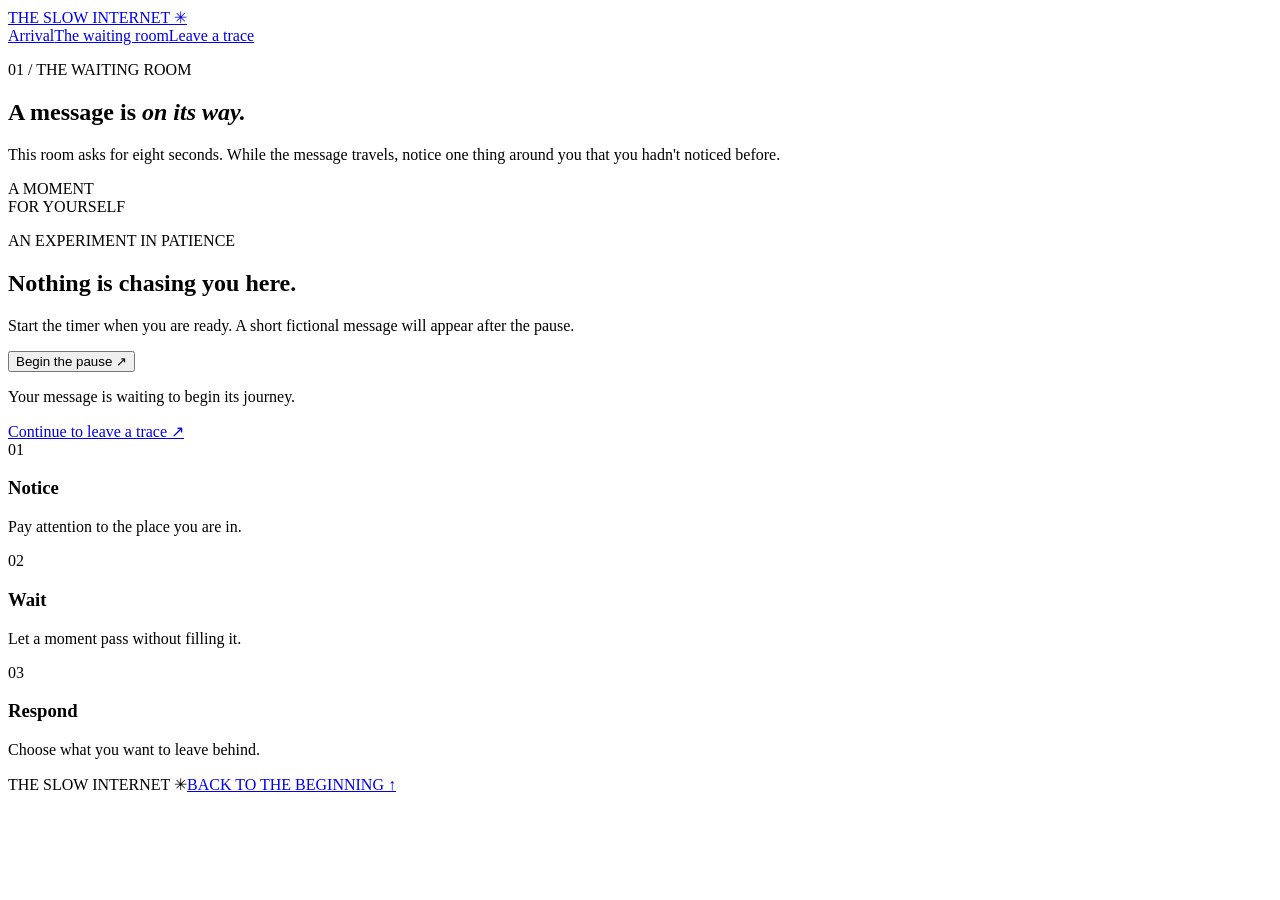
==== stories.html @ 05d86be7 "Add stories.html for Future Telling" ====
<!DOCTYPE html>
<html lang="en">
<head><meta charset="utf-8"><meta name="viewport" content="width=device-width, initial-scale=1"><title>The Waiting Room — The Slow Internet</title><link rel="stylesheet" href="style.css"><script src="script.js" defer></script></head>
<body>
<header class="top"><a class="brand" href="index.html">THE SLOW INTERNET <span>✳</span></a><nav aria-label="Main navigation"><a href="index.html">Arrival</a><a aria-current="page" href="stories.html">The waiting room</a><a href="workshop.html">Leave a trace</a></nav></header>
<main><section class="page-head"><p class="label">01 / THE WAITING ROOM</p><h1>A message is <em>on its way.</em></h1><p class="lead">This room asks for eight seconds. While the message travels, notice one thing around you that you hadn't noticed before.</p></section>
<section class="story-layout"><div class="story-art" aria-hidden="true"><div class="hourglass"><span></span><span></span><span></span></div><span>A MOMENT<br>FOR YOURSELF</span></div><div class="story-copy"><p class="label">AN EXPERIMENT IN PATIENCE</p><h2>Nothing is chasing you here.</h2><p>Start the timer when you are ready. A short fictional message will appear after the pause.</p><button class="button" id="wait-button" type="button">Begin the pause <span>↗</span></button><p id="wait-message" class="message" aria-live="polite">Your message is waiting to begin its journey.</p><a class="text-link" href="workshop.html">Continue to leave a trace ↗</a></div></section>
<section class="principles"><div><span>01</span><h3>Notice</h3><p>Pay attention to the place you are in.</p></div><div><span>02</span><h3>Wait</h3><p>Let a moment pass without filling it.</p></div><div><span>03</span><h3>Respond</h3><p>Choose what you want to leave behind.</p></div></section></main><footer><span>THE SLOW INTERNET ✳</span><a href="index.html">BACK TO THE BEGINNING ↑</a></footer>
</body></html>
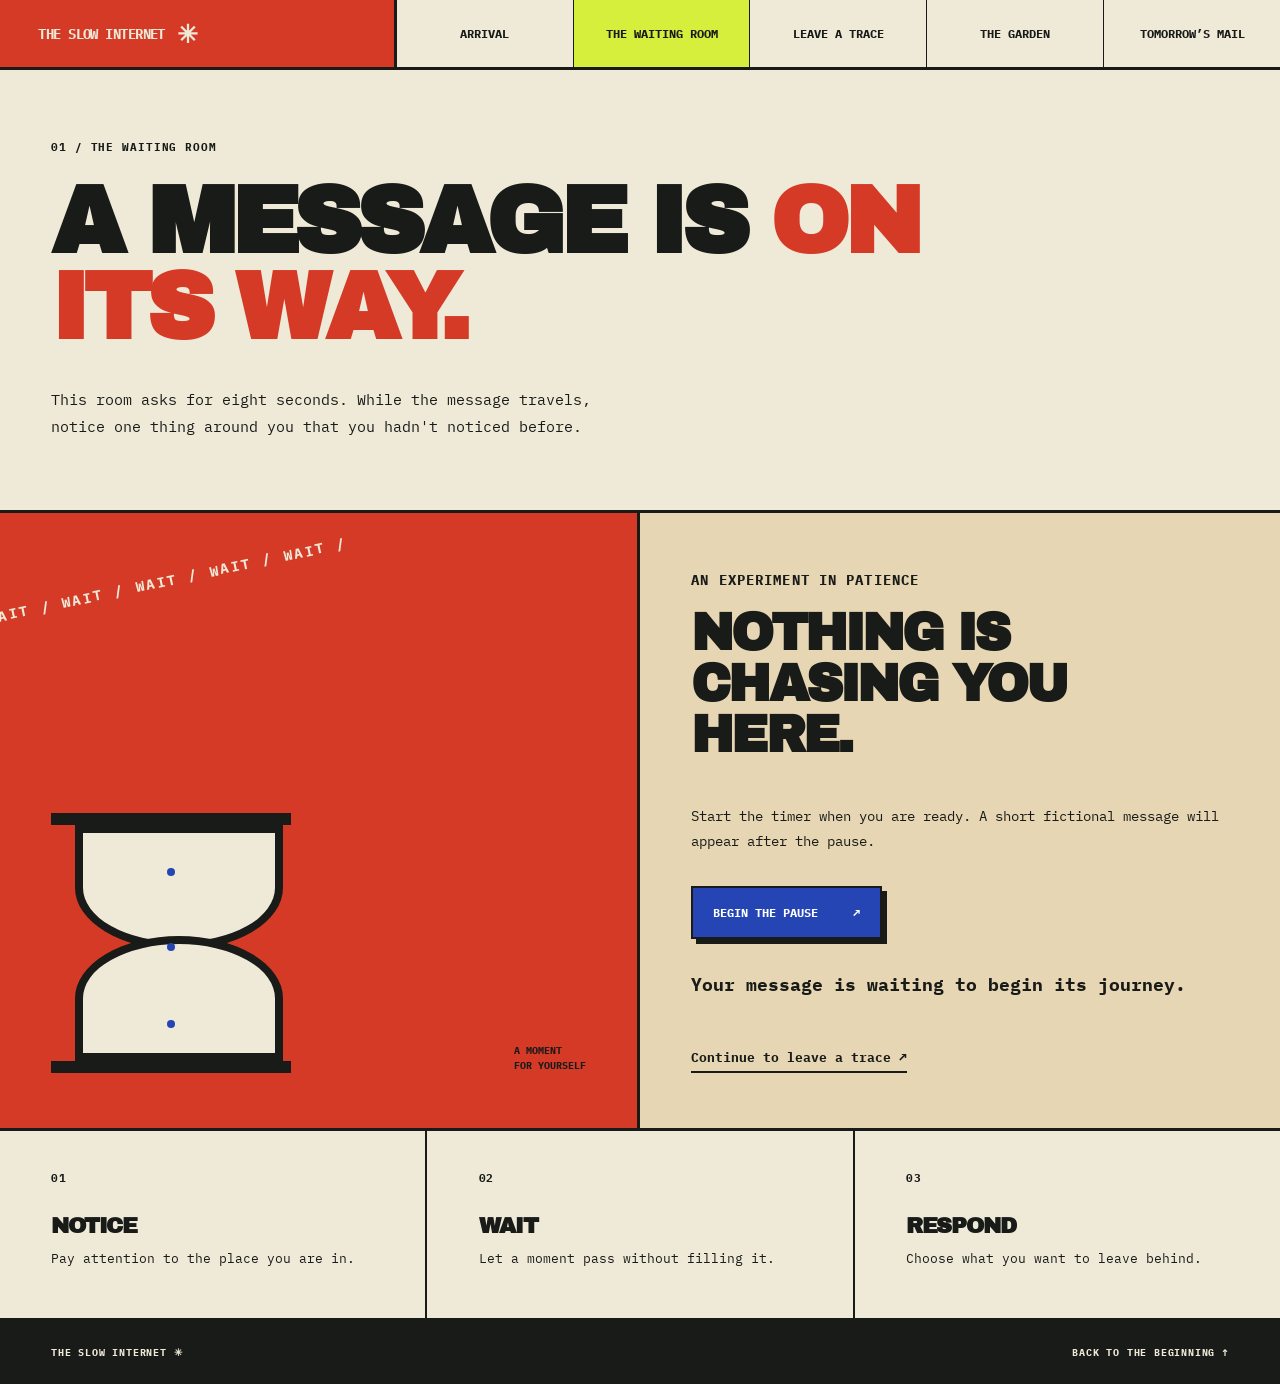
==== commit ce7ba1b4: "Extend Slow Internet with community garden and future letter pages" ====
--- a/stories.html
+++ b/stories.html
@@ -2,7 +2,7 @@
 <html lang="en">
 <head><meta charset="utf-8"><meta name="viewport" content="width=device-width, initial-scale=1"><title>The Waiting Room — The Slow Internet</title><link rel="stylesheet" href="style.css"><script src="script.js" defer></script></head>
 <body>
-<header class="top"><a class="brand" href="index.html">THE SLOW INTERNET <span>✳</span></a><nav aria-label="Main navigation"><a href="index.html">Arrival</a><a aria-current="page" href="stories.html">The waiting room</a><a href="workshop.html">Leave a trace</a></nav></header>
+<header class="top"><a class="brand" href="index.html">THE SLOW INTERNET <span>✳</span></a><nav aria-label="Main navigation"><a href="index.html">Arrival</a><a aria-current="page" href="stories.html">The waiting room</a><a href="workshop.html">Leave a trace</a><a href="garden.html">The garden</a><a href="letter.html">Tomorrow’s mail</a></nav></header>
 <main><section class="page-head"><p class="label">01 / THE WAITING ROOM</p><h1>A message is <em>on its way.</em></h1><p class="lead">This room asks for eight seconds. While the message travels, notice one thing around you that you hadn't noticed before.</p></section>
 <section class="story-layout"><div class="story-art" aria-hidden="true"><div class="hourglass"><span></span><span></span><span></span></div><span>A MOMENT<br>FOR YOURSELF</span></div><div class="story-copy"><p class="label">AN EXPERIMENT IN PATIENCE</p><h2>Nothing is chasing you here.</h2><p>Start the timer when you are ready. A short fictional message will appear after the pause.</p><button class="button" id="wait-button" type="button">Begin the pause <span>↗</span></button><p id="wait-message" class="message" aria-live="polite">Your message is waiting to begin its journey.</p><a class="text-link" href="workshop.html">Continue to leave a trace ↗</a></div></section>
 <section class="principles"><div><span>01</span><h3>Notice</h3><p>Pay attention to the place you are in.</p></div><div><span>02</span><h3>Wait</h3><p>Let a moment pass without filling it.</p></div><div><span>03</span><h3>Respond</h3><p>Choose what you want to leave behind.</p></div></section></main><footer><span>THE SLOW INTERNET ✳</span><a href="index.html">BACK TO THE BEGINNING ↑</a></footer>
--- a/style.css
+++ b/style.css
@@ -0,0 +1,21 @@
+@import url('https://fonts.googleapis.com/css2?family=Archivo+Black&family=IBM+Plex+Mono:wght@400;500;700&display=swap');
+:root{--paper:#efead8;--ink:#191b19;--red:#d53a27;--blue:#2445b3;--lime:#d6ef3d}*{box-sizing:border-box}body{margin:0;background:var(--paper);color:var(--ink);font-family:'IBM Plex Mono',monospace}a{color:inherit;text-decoration:none}.top{display:flex;align-items:stretch;border-bottom:3px solid var(--ink);min-height:70px}.brand{display:flex;align-items:center;padding:15px 3%;background:var(--red);color:var(--paper);font-weight:700;font-size:14px;letter-spacing:-.04em;min-width:31%;border-right:3px solid var(--ink)}.brand span{font-size:25px;margin-left:12px}nav{display:flex;align-items:stretch;flex:1}nav a{display:flex;align-items:center;justify-content:center;flex:1;padding:14px;border-right:1px solid var(--ink);font-size:12px;font-weight:700;text-transform:uppercase}nav a:last-child{border-right:0}nav a:hover,nav a[aria-current]{background:var(--lime);color:var(--ink)}main{max-width:1600px;margin:auto}.hero{display:flex;min-height:650px;border-bottom:3px solid var(--ink)}.hero-copy{width:55%;padding:6% 4%;display:flex;flex-direction:column;align-items:flex-start;justify-content:center}.label,.art-note,.cards span,.principles span{font-size:11px;font-weight:700;letter-spacing:.08em;text-transform:uppercase}h1,h2,h3,p{margin-top:0}h1,h2,h3{font-family:'Archivo Black',sans-serif;text-transform:uppercase;letter-spacing:-.055em}h1{font-size:clamp(58px,7.4vw,112px);line-height:.91;margin:25px 0 35px;max-width:900px}h1 em{font-style:normal;color:var(--red)}.lead{font-size:15px;line-height:1.8;max-width:550px}.button{display:inline-flex;justify-content:space-between;gap:35px;margin-top:18px;padding:17px 20px;background:var(--blue);color:white;border:2px solid var(--ink);box-shadow:5px 5px 0 var(--ink);font:700 12px 'IBM Plex Mono',monospace;text-transform:uppercase;cursor:pointer}.button:hover{background:var(--red);transform:translate(2px,2px);box-shadow:3px 3px 0 var(--ink)}.art{width:45%;position:relative;display:flex;align-items:center;justify-content:center;overflow:hidden;background:var(--blue);border-left:3px solid var(--ink);padding:40px}.art:before,.story-art:before{content:'WAIT / WAIT / WAIT / WAIT / WAIT / WAIT /';position:absolute;top:20px;left:-15%;width:140%;font:700 14px 'IBM Plex Mono',monospace;letter-spacing:.2em;color:var(--paper);transform:rotate(-12deg);white-space:nowrap}.arch{position:relative;width:min(100%,420px);aspect-ratio:1;border:3px solid var(--ink);border-radius:50%;background:var(--lime);box-shadow:15px 15px 0 var(--ink)}.sun{position:absolute;width:40%;height:40%;left:30%;top:30%;border:3px solid var(--ink);border-radius:50%;background:var(--red)}.orbit{position:absolute;border:2px solid var(--ink);border-radius:50%;inset:10%}.orbit-two{inset:22%}.star{position:absolute;top:2%;right:4%;font-size:90px;color:var(--paper);text-shadow:3px 3px var(--ink)}.hill{position:absolute;left:50%;top:-8%;width:3px;height:116%;background:var(--ink);transform:rotate(48deg)}.art-note{position:absolute;bottom:20px;right:20px;background:var(--paper);border:2px solid var(--ink);padding:10px;text-align:right;line-height:1.5}.intro{display:flex;gap:5%;padding:70px 4%;border-bottom:3px solid var(--ink);background:var(--lime)}.intro>.label{width:24%}.intro>div{max-width:800px}.intro h2,.story-copy h2,.workshop h2{font-size:clamp(30px,4vw,55px);line-height:1}.intro p:not(.label),.story-copy p,.workshop p{font-size:14px;line-height:1.8}.cards,.principles{display:flex}.cards a,.principles>div{flex:1;padding:35px 4%;border-right:2px solid var(--ink)}.cards a:last-child,.principles>div:last-child{border-right:0}.cards a:hover{background:#f2cf80}.cards h3{font-size:clamp(22px,2.6vw,37px);margin:35px 0 15px}.cards p,.principles p{font-size:13px;line-height:1.7;max-width:430px}.page-head{padding:70px 4% 55px;background:var(--paper);border-bottom:3px solid var(--ink)}.page-head h1{max-width:1000px}.story-layout,.workshop{display:flex;min-height:430px;border-bottom:3px solid var(--ink)}.story-art,.story-copy,.workshop>div{width:50%;padding:55px 4%}.story-art{position:relative;background:var(--red);display:flex;justify-content:space-between;align-items:end;overflow:hidden;border-right:3px solid var(--ink)}.flower{font-size:clamp(150px,25vw,340px);line-height:.8;color:var(--lime);text-shadow:7px 7px var(--ink)}.story-art span{font-size:10px;font-weight:700;line-height:1.5}.story-copy{background:#e6d6b3}.text-link{display:inline-block;margin-top:20px;border-bottom:2px solid var(--ink);padding-bottom:5px;font-size:13px;font-weight:700}.principles>div{border-bottom:3px solid var(--ink)}.principles h3{font-size:22px;margin:28px 0 10px}.workshop>div:first-child{background:#e6d6b3;border-right:3px solid var(--ink)}.message{margin:30px 0 0;min-height:60px;font-size:18px!important;font-weight:700}.shape-controls{display:flex;flex-wrap:wrap;gap:8px;margin-top:25px}.shape-controls button{border:2px solid var(--ink);background:var(--paper);color:var(--ink);padding:10px 13px;font:700 12px 'IBM Plex Mono',monospace;cursor:pointer}.shape-controls button[aria-pressed=true],.shape-controls button:hover{background:var(--lime)}.trace-wrap{background:var(--red);padding:0!important;display:flex;align-items:center}.trace-wrap canvas{display:block;width:100%;height:auto;touch-action:none;cursor:crosshair}.button:disabled{opacity:.6;cursor:wait}footer{display:flex;justify-content:space-between;gap:20px;padding:25px 4%;background:var(--ink);color:var(--paper);font-size:10px;font-weight:700;letter-spacing:.08em}@media(max-width:700px){.top{flex-direction:column}.brand{border-right:0;border-bottom:2px solid var(--ink)}nav a{font-size:10px;padding:12px 5px}.hero,.story-layout,.workshop,.intro,.cards,.principles{flex-direction:column}.hero-copy,.art,.story-art,.story-copy,.workshop>div,.intro>.label{width:100%}.hero-copy,.page-head{padding:55px 5%}.art{min-height:380px;border-left:0;border-top:3px solid var(--ink)}.arch{max-width:280px}.intro{padding:55px 5%;gap:20px}.cards a,.principles>div{border-right:0;border-bottom:2px solid var(--ink);padding:30px 5%}.story-art{min-height:300px;border-right:0;border-bottom:3px solid var(--ink)}.workshop>div:first-child{border-right:0;border-bottom:3px solid var(--ink)}.workshop>div{padding:30px 5%}.trace-wrap{padding:0!important}footer{font-size:9px}}
+
+.hourglass{position:relative;width:min(55%,240px);height:260px;border-top:12px solid var(--ink);border-bottom:12px solid var(--ink);display:flex;align-items:center;justify-content:center}.hourglass:before,.hourglass:after{content:"";position:absolute;left:10%;width:80%;height:46%;border:8px solid var(--ink);background:var(--paper)}.hourglass:before{top:0;border-radius:0 0 50% 50%}.hourglass:after{bottom:0;border-radius:50% 50% 0 0}.hourglass span{position:absolute;background:var(--blue);z-index:1;width:8px;height:8px;border-radius:50%}.hourglass span:nth-child(1){top:18%}.hourglass span:nth-child(2){top:50%}.hourglass span:nth-child(3){bottom:14%}
+
+/* Shared future neighborhood pages; Flexbox handles the layouts. */
+nav{flex-wrap:wrap}nav a{min-width:90px}a:focus-visible,button:focus-visible,select:focus-visible,textarea:focus-visible{outline:3px solid var(--blue);outline-offset:5px}
+.garden-layout,.letter-layout{display:flex;border-bottom:3px solid var(--ink)}
+.garden-copy,.letter-copy{flex:1;padding:55px 4%;min-width:0}.garden-copy h2,.letter-copy h2{font-size:clamp(30px,4vw,55px);line-height:1}
+.garden-copy p,.letter-copy p{font-size:14px;line-height:1.8}.garden-copy label,.letter-copy label{display:block;font-size:13px;font-weight:bold;margin:25px 0 12px}
+select,textarea{width:100%;border:2px solid var(--ink);padding:15px;background:var(--paper);color:var(--ink);font:14px 'IBM Plex Mono',monospace;line-height:1.6}textarea{resize:vertical}
+.garden-scene{flex:1;min-width:0;background:var(--blue);position:relative;min-height:510px;display:flex;flex-direction:column;justify-content:flex-end;border-left:3px solid var(--ink);overflow:hidden}
+.garden-sun{position:absolute;top:45px;right:40px;width:100px;height:100px;background:var(--lime);border:3px solid var(--ink);border-radius:50%;box-shadow:8px 8px 0 var(--ink)}
+.garden-sign{position:absolute;top:40px;left:25px;color:var(--paper);font-size:11px;line-height:1.8;max-width:50%}
+#flowers{display:flex;align-items:flex-end;justify-content:center;gap:18px;flex-wrap:wrap;padding:170px 20px 25px;position:relative;z-index:1}
+.bloom{display:flex;flex-direction:column;align-items:center;color:var(--lime);font-size:75px;line-height:1}.bloom:nth-child(2n){color:#ffc1ac;font-size:100px}.bloom:after{content:"";height:65px;width:3px;background:var(--paper);order:1}.bloom small{font:10px monospace;color:var(--paper);order:2;margin-top:10px}
+.soil{padding:25px;background:var(--lime);border-top:3px solid var(--ink);font-size:11px;text-align:center}
+.letter-art{flex:1;min-width:0;display:flex;flex-direction:column;align-items:center;justify-content:center;gap:50px;background:var(--red);padding:60px 30px;border-right:3px solid var(--ink)}
+.envelope{background:var(--paper);border:3px solid var(--ink);box-shadow:12px 12px 0 var(--ink);padding:25px;width:100%;max-width:400px;transform:rotate(-5deg)}.envelope span{font-size:12px}.envelope b{display:block;font-size:90px;color:var(--blue);text-align:right}.envelope p{font-size:20px;font-weight:bold;line-height:1.5}.letter-note{font-size:11px!important}#letter-preview{white-space:pre-wrap;overflow-wrap:anywhere;background:#e6d6b3;padding:20px;border:2px solid var(--ink)}
+.text-button{display:block;background:none;border:0;border-bottom:2px solid var(--ink);padding:8px 0;font:inherit;margin-top:25px;cursor:pointer}#garden-status,#letter-status{font-size:12px;margin-top:25px}[hidden]{display:none!important}
+@media(max-width:700px){.garden-layout,.letter-layout{flex-direction:column}.garden-scene{border-left:0;border-top:3px solid var(--ink)}.letter-art{border-right:0;border-bottom:3px solid var(--ink)}.garden-copy,.letter-copy{padding:35px 5%}.garden-sign{max-width:45%}nav a{min-width:100px;flex:1 1 30%}}
